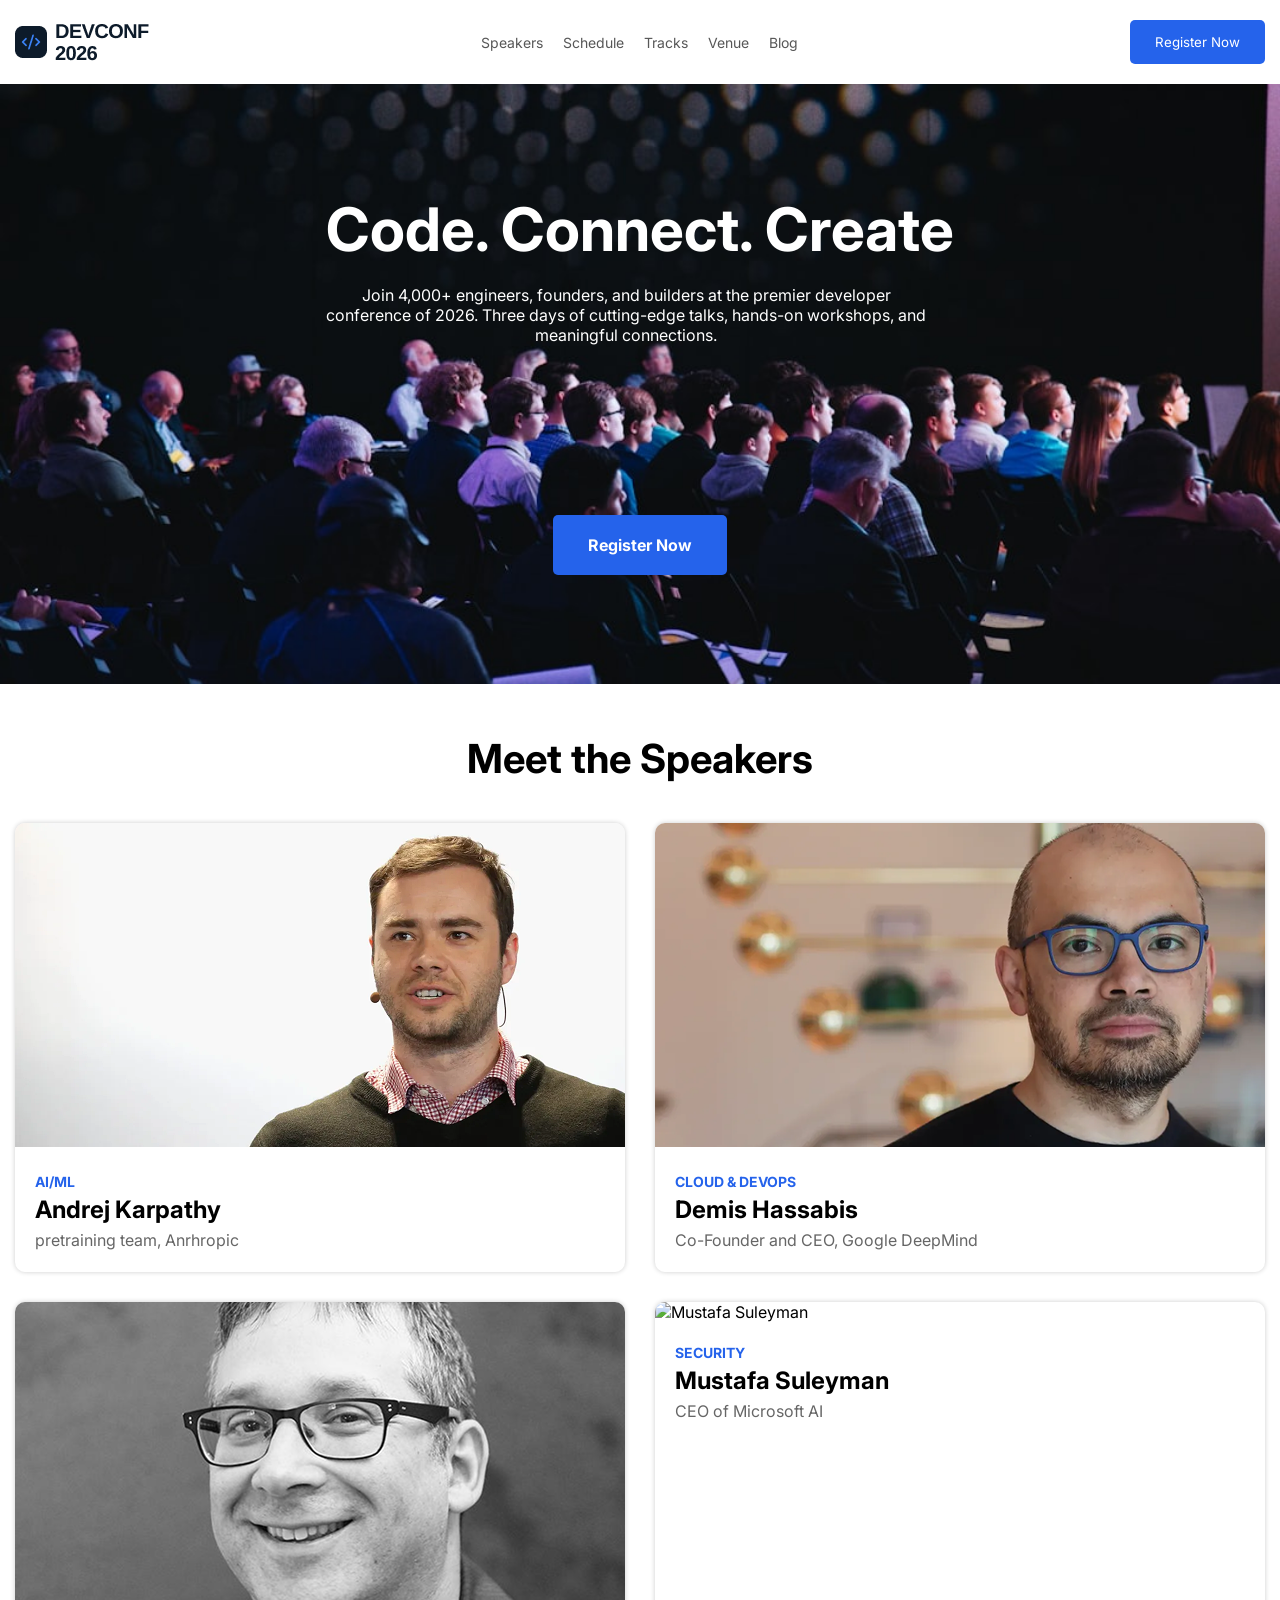
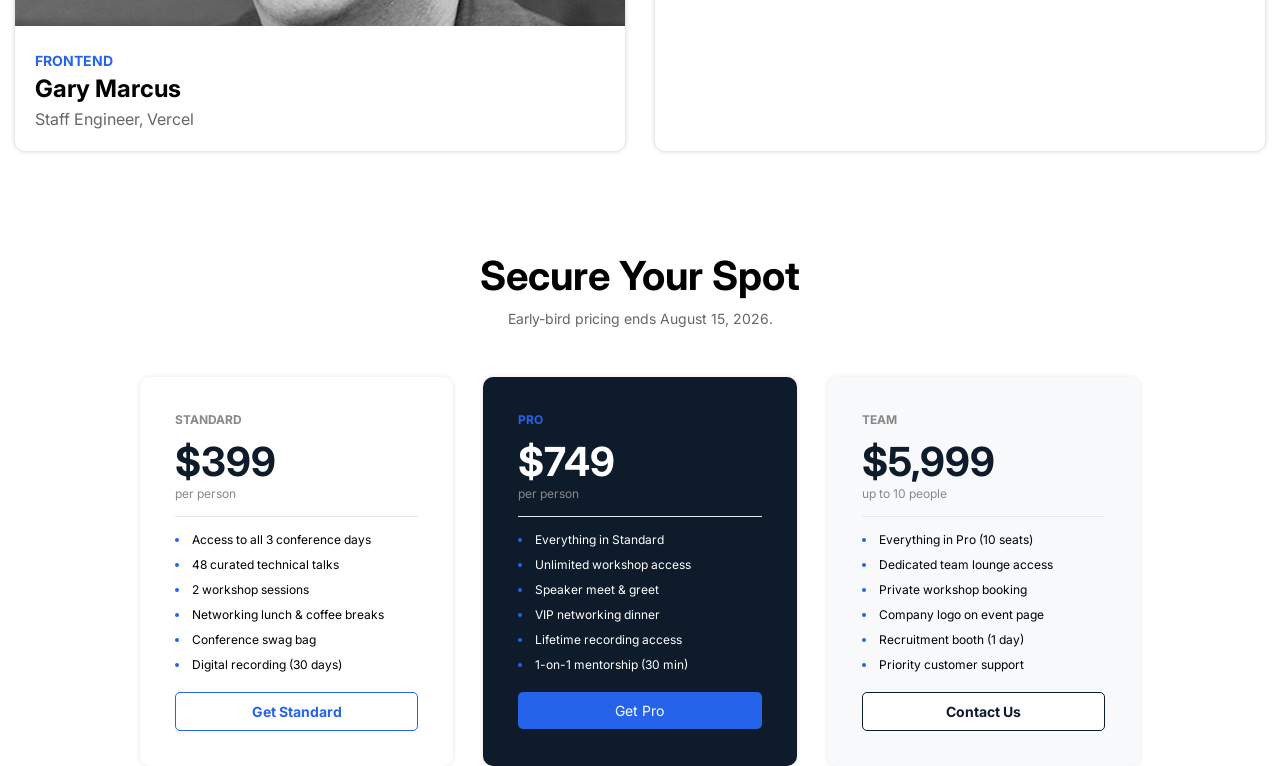
==== index.html @ 6d4ca52d "pricing card done" ====
<!DOCTYPE html>
<html lang="en">

<head>
    <meta charset="UTF-8">
    <meta name="viewport" content="width=device-width, initial-scale=1.0">
    <title>Document</title>

    <link rel="stylesheet" href="./style.css">
    <link rel="stylesheet" href="https://cdnjs.cloudflare.com/ajax/libs/font-awesome/6.5.2/css/all.min.css">

    <!-- google fonts -->
    <link rel="preconnect" href="https://fonts.googleapis.com">
    <link rel="preconnect" href="https://fonts.gstatic.com" crossorigin>
    <link href="https://fonts.googleapis.com/css2?family=Inter:wght@300;400;500;600;700&display=swap" rel="stylesheet">
</head>

<body>

    <header class="container">
        <nav>

            <img src="./images/logo.png">

            <ul>
                <li>Speakers</li>
                <li>Schedule</li>
                <li>Tracks</li>
                <li>Venue</li>
                <li>Blog</li>
            </ul>

            <button class="nav-button">Register Now</button>

        </nav>
    </header>
    <!-- hero section start   -->
    <section class="hero">
        <div class="hero-content">
            <h1>Code. Connect. Create</h1>
            <p>Join 4,000+ engineers, founders, and builders at the premier developer conference of 2026. Three days of
                cutting-edge talks, hands-on workshops, and meaningful connections.</p>
            <button class="hero-button">Register Now</button>
        </div>
    </section>
    <!-- hero section end     -->

    <!-- meet the speakers section start -->
    <section class="speakers container">
        <h2 class="section-two-heading">Meet the Speakers</h2>
        <div class="speakers-container">
            <div class="speakers-card">
                <img src="./images/andrej.png" alt="Andrej Karpathy">
                <div class="speakers-card-text">
                    <h5>AI/ML</h5>
                    <h3>Andrej Karpathy</h3>
                    <p>pretraining team, Anrhropic</p>
                </div>
            </div>
            <div class="speakers-card">
                <img src="./images/demis.png" alt="Demis Hassabis">
                <div class="speakers-card-text">
                    <h5>CLOUD & DEVOPS</h5>
                    <h3>Demis Hassabis</h3>
                    <p>Co-Founder and CEO, Google DeepMind</p>
                </div>
            </div>
            <div class="speakers-card">
                <img src="./images/gary.png" alt="Gary Marcus">

                <div class="speakers-card-text">
                    <h5>FRONTEND</h5>
                    <h3>Gary Marcus</h3>
                    <p>Staff Engineer, Vercel</p>
                </div>
            </div>
            <div class="speakers-card">
                <img src="./images/Mustafa.png" alt="Mustafa Suleyman">
                <div class="speakers-card-text">
                    <h5>SECURITY</h5>
                    <h3>Mustafa Suleyman</h3>
                    <p>CEO of Microsoft AI</p>
                </div>
            </div>
        </div>
    </section>
    <!-- Meet the speakers section end -->

    <!-- Secure Your Spot section start -->
    <section class="spot-container">
        <div class="Secure-your-spot">
            <h1>Secure Your Spot</h1>
            <p>Early-bird pricing ends August 15, 2026.</p>
        </div>
        <!-- pricing cards start -->
        <div class="pricing-container">
            <div class="pricing-card"> 
                <div class="card-head">
                <h6>STANDARD</h6>
                <p class="price">$399</p>
                <p class="head-bottom">per person</p>
                <hr class="card-head-hr">
                </div>
                <ol>
                    <li>Access to all 3 conference days</li>
                    <li>48 curated technical talks</li>
                    <li>2 workshop sessions</li>
                    <li>Networking lunch & coffee breaks</li>
                    <li>Conference swag bag</li>
                    <li>Digital recording (30 days)</li>
                </ol>
                <button class="button-1">Get Standard</button>
            </div>

            <div class="pricing-card design-card">
                <div class="card-head">
                <h6 class="second-card-head-text">PRO</h6>
                <p class="middle-card-price">$749</p>
                <p class="head-bottom">per person</p>
                </div>
                 <hr class="card-head-hr-middle">
                <ol class="second-card-ol">
                    <li>Everything in Standard</li>
                    <li>Unlimited workshop access</li>
                    <li>Speaker meet & greet</li>
                    <li>VIP networking dinner</li>
                    <li>Lifetime recording access</li>
                    <li>1-on-1 mentorship (30 min)</li>    
                </ol>
                <button class="button-2">Get Pro</button>
            </div>

            <div class="pricing-card last-pricing-card">
                 <div class="card-head">
                <h6>TEAM</h6>
                <p class="price">$5,999</p>
                <p class="head-bottom">up to 10 people</p>
                </div>
                 <hr class="card-head-hr">
                <ol>
                    <li>Everything in Pro (10 seats)</li>
                    <li>Dedicated team lounge access</li>
                    <li>Private workshop booking</li>
                    <li>Company logo on event page</li>
                    <li>Recruitment booth (1 day)</li>
                    <li>Priority customer support</li>
                </ol>
                <button class="button-3">Contact Us</button>
            </div>
        </div>
    </section>
    <!-- Secure Your Spot section end -->

</body>

</html>
---- style.css ----
*{
    margin: 0;
    padding: 0;
    font-family: "Inter", sans-serif;
}
.container{
    max-width: 1250px;
    margin: auto;
}

header{
    background-color: #ffffff;
    
    
}

nav{
    display: flex;
    justify-content: space-between;
    font-size: 14px;
    color: #575757;
    margin: auto;
    margin-top: 20px;
    margin-bottom: 20px;

}

ul{
    display: flex;
    justify-content: space-between;
    align-items: center;
    gap: 20px;
    list-style-type: none;
   
 
}

nav .nav-button{
    background-color: #2563EB;
    color: #ffffff;
    padding: 0px 25px;
    border: none;
    border-radius: 5px;
    cursor: pointer;
}

.hero{
    background-image: url('./images/banner.jpg');
    background-size: cover;
    background-position: center;
    height: 600px;
    display: flex;
    justify-content: center;
    align-items: center;
    color: #ffffff;
    text-align: center;
}

.hero-content{
    max-width: 800px;
}
.hero h1{
    font-size: 60px;
    font-weight: bold;
    margin-bottom: 20px;
}
.hero p{
    max-width: 600px;
    font-size: 16px; 
    margin-bottom: 20px;
}
.hero .hero-button{
    background-color:  #2563EB;
    color: #ffffff;
    padding: 20px 35px;
    border: none;
    border-radius: 5px;
    cursor: pointer;
    font-size: 16px;
    font-weight: bold;
    margin-top: 150px;
}

.speakers{
    
    margin-top: 50px;
}
.speakers h2{
    text-align: center;
    color: #000000;
    font-size: 40px;
    margin-bottom: 40px;
}
.speakers-container{
    display: grid;
    grid-template-columns: repeat(2, 1fr);
    gap: 30px;
    margin-bottom: 50px;
}
.speakers-card{
    overflow: hidden;
    border-radius: 10px;
    box-shadow: 0px 0px 5px 0px rgba(0, 0, 0, 0.2);
}
.speakers-card-text{
    padding: 20px;
    line-height: 1.5;
}
.speakers-card-text h3{
    font-size: 24px;
    font-weight: bold;
    
}
.speakers-card-text p{
    font-size: 16px;
    color: #666666;
}
.speakers-card-text h5{
    font-size: 14px;
    font-weight: bold;
    color: #2563EB;
}

/* secure your spot section start */

.spot-container{
    max-width: 1000px;
    margin-top: 150px;
    margin:auto;
    
}
.Secure-your-spot{
    margin-top: 100px;
    text-align: center;
}
.Secure-your-spot h1{
    font-size: 40px;
    font-weight: bold;
    margin-bottom: 10px;
}
.Secure-your-spot p{
    font-size: 14px;
    color: #666666;
    
}
.card-head h6{
    font-size: 12px;
    color: #888888;
    margin-bottom: 10px;
}
.card-head .price{
    font-size: 40px;
    font-weight: bold;
    color: #0D1B2A;    
}
.card-head .middle-card-price{
    font-size: 40px;
    font-weight: bold;
    color: #ffffff;    
}
.card-head p.head-bottom{
    font-size: 12px;
    color: #888888;
}

.card-head-hr{
    width: 100%;
    margin: 15px 0;
    border: none;
    border-top: 1px solid #E5E7EB;
   
}
.card-head-hr-middle{

    width: 100%;
    margin: 15px 0;
    border: none;
    border-top: 1px solid #E5E7EB;
   

}

.pricing-container{
    display: flex;
    justify-content: center;
    align-items: stretch;
    gap: 30px;
}

.pricing-container .pricing-card{
    flex: 1;
    display: flex;
    flex-direction: column;
    margin-top: 50px;
    border-radius: 10px;
    box-shadow: 0px 0px 5px 0px rgba(0, 0, 0, 0.1);
    padding:35px;
}
.pricing-container .last-pricing-card{
    flex: 1;
    display: flex;
    flex-direction: column;
    background-color: #F8F9FB;
    margin-top: 50px;
    border-radius: 10px;
    box-shadow: 0px 0px 5px 0px rgba(0, 0, 0, 0.1);
    padding:35px;
       
}
.design-card{
    background-color: #0D1B2A;
     
}
h6.second-card-head-text{
    color: #2563EB;
}
ol.second-card-ol{
    color: #ffffff;
}
.pricing-container .pricing-card ol{
    list-style-type: disc;
    list-style-position: inside;
   

}
.pricing-container .pricing-card ol li{
    
    font-size: 12px;
    margin-bottom: 10px;
}
.pricing-container .pricing-card ol li::marker{
    color: #2563EB;

}
.button-1{
    font-size: 14px;
    font-weight: bold;
    background-color: #ffffff;
    width: 100%;
    padding: 10px 25%;
    margin-top: 10px;
    border:1px solid #2563EB;
    border-radius: 5px;
    color: #2563EB;
    cursor: pointer;

}

.button-2{
    font-size: 14px;
    width: 100%;
    padding: 10px 25%;
    margin-top: 10px;
    border-radius: 5px;
    background-color: #2563EB;
    color: #ffffff;
    border: none;
    cursor: pointer;

}
.button-3{
    font-size: 14px;
    font-weight: bold;
    background-color: #ffffff;
    width: 100%;
    padding: 10px 25%;
    margin-top: 10px;
    border: 1px solid #0D1B2A;
    border-radius: 5px;
    color: #0D1B2A;
    cursor: pointer;

}
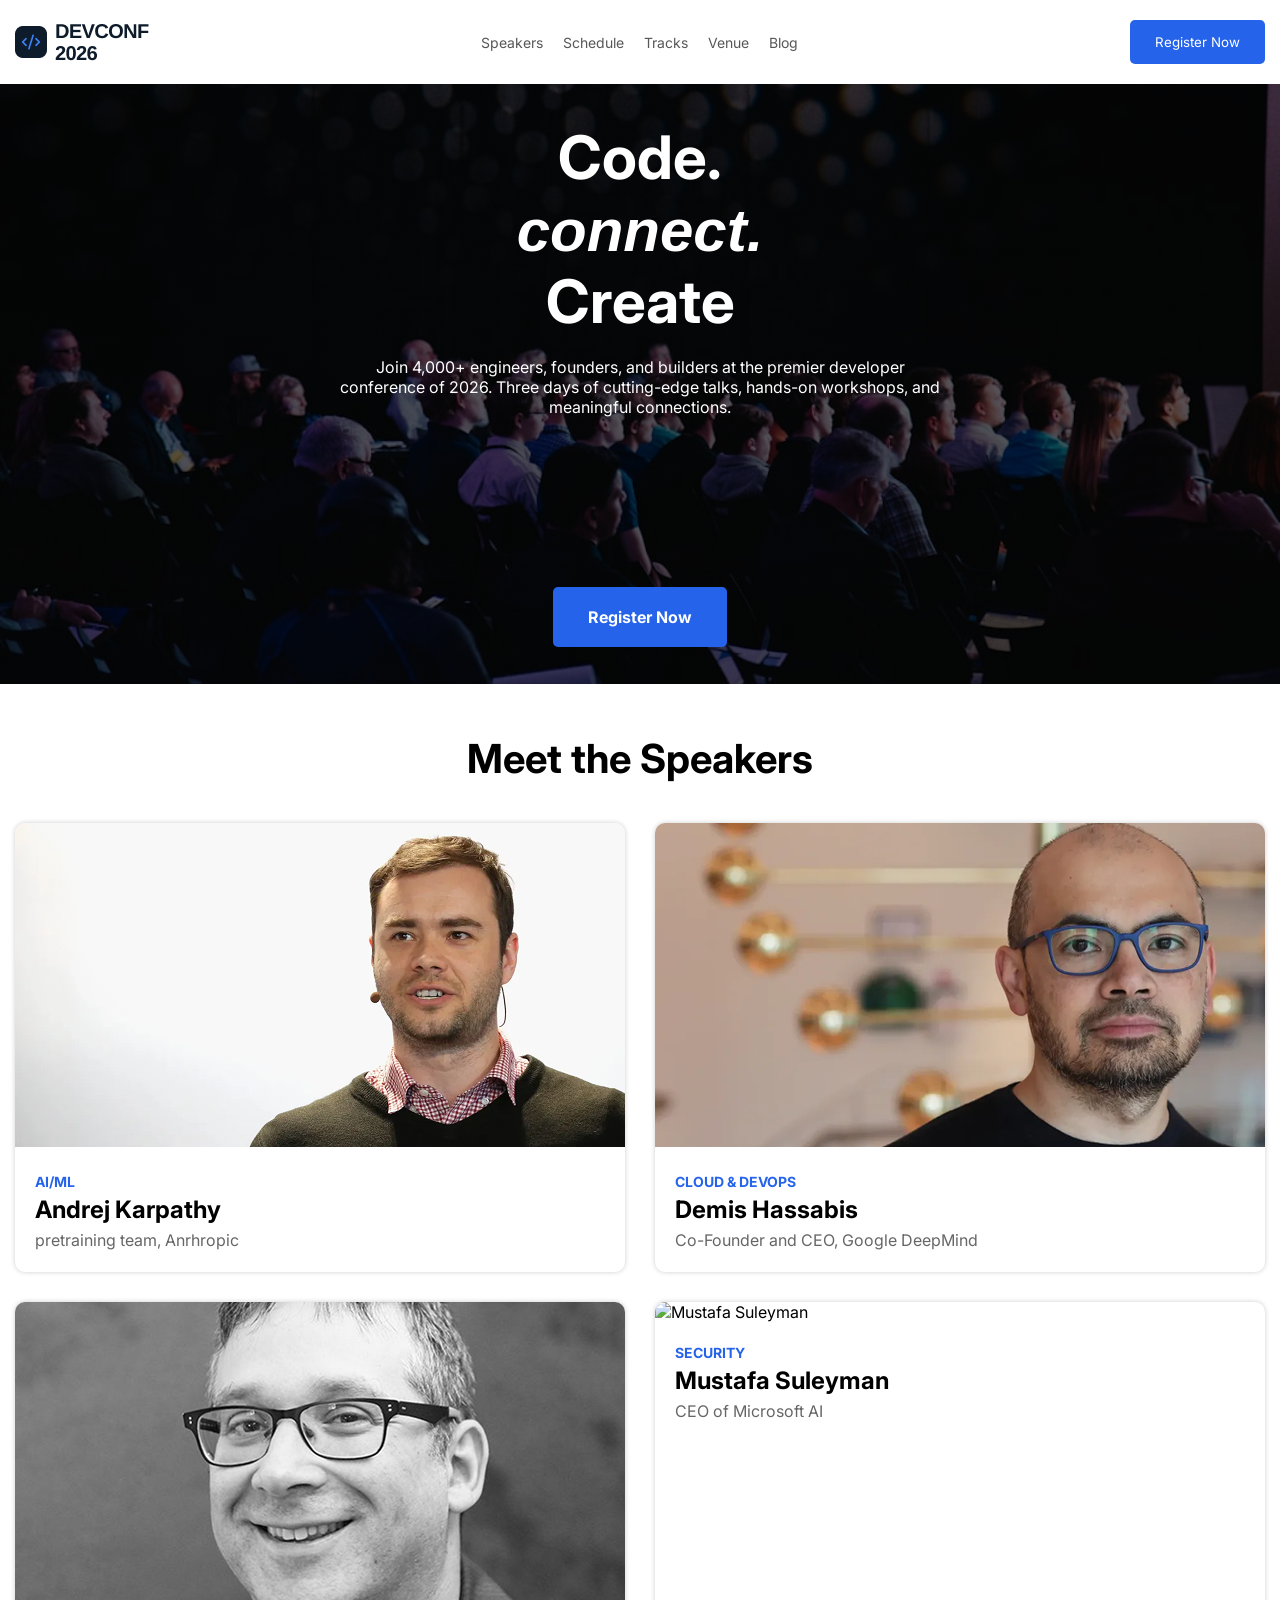
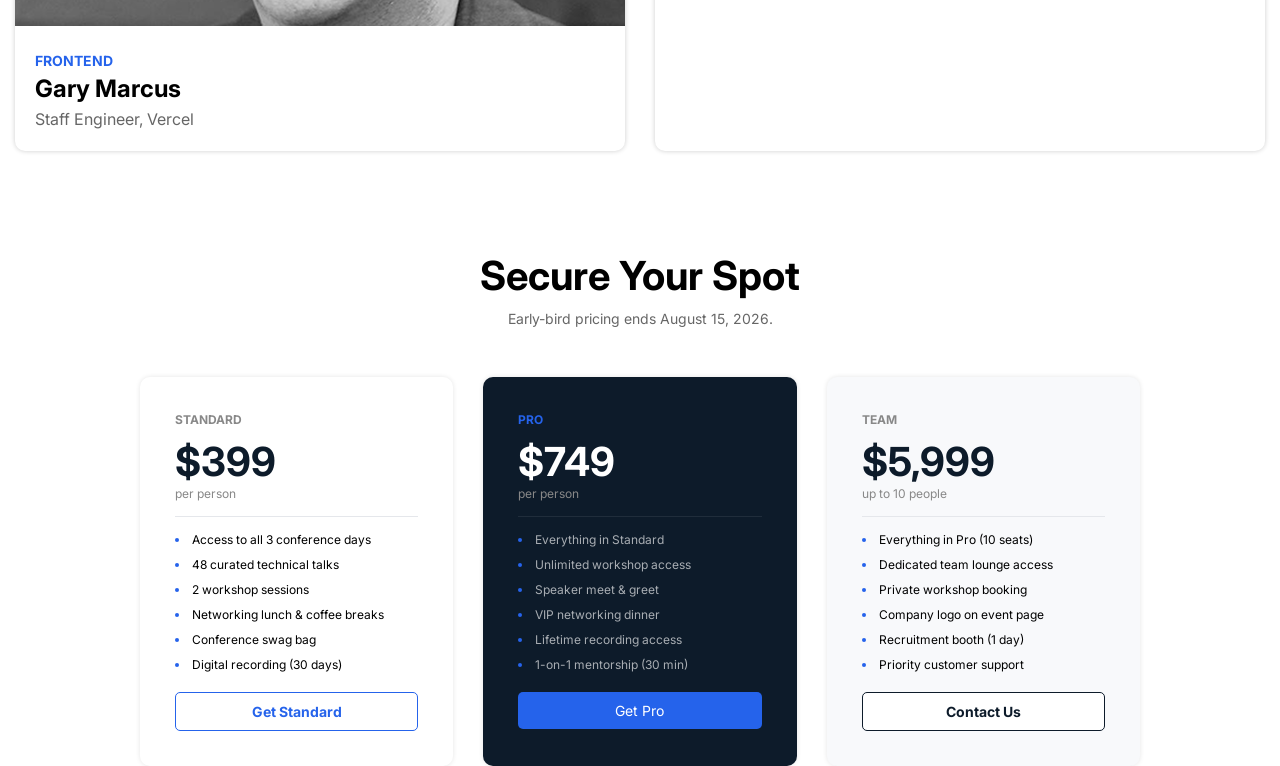
==== commit ba1e6fc4: "Project Previwe" ====
--- a/index.html
+++ b/index.html
@@ -37,7 +37,7 @@
     <!-- hero section start   -->
     <section class="hero">
         <div class="hero-content">
-            <h1>Code. Connect. Create</h1>
+            <h1>Code. <br> <em>connect.</em><br> Create</h1>
             <p>Join 4,000+ engineers, founders, and builders at the premier developer conference of 2026. Three days of
                 cutting-edge talks, hands-on workshops, and meaningful connections.</p>
             <button class="hero-button">Register Now</button>
@@ -117,7 +117,7 @@
                 <h6 class="second-card-head-text">PRO</h6>
                 <p class="middle-card-price">$749</p>
                 <p class="head-bottom">per person</p>
-                </div>
+                </div> 
                  <hr class="card-head-hr-middle">
                 <ol class="second-card-ol">
                     <li>Everything in Standard</li>
--- a/style.css
+++ b/style.css
@@ -45,7 +45,7 @@
 }
 
 .hero{
-    background-image: url('./images/banner.jpg');
+    background-image:linear-gradient(rgba(0,0,0,0.65), rgba(0,0,0,0.65)), url('./images/banner.jpg');
     background-size: cover;
     background-position: center;
     height: 600px;
@@ -164,21 +164,16 @@
 }
 
 .card-head-hr{
-    width: 100%;
     margin: 15px 0;
     border: none;
     border-top: 1px solid #E5E7EB;
-   
 }
 .card-head-hr-middle{
-
-    width: 100%;
     margin: 15px 0;
     border: none;
-    border-top: 1px solid #E5E7EB;
-   
-
-}
+    border-top: 1px solid #ffffff14;
+}
+
 
 .pricing-container{
     display: flex;
@@ -195,6 +190,7 @@
     border-radius: 10px;
     box-shadow: 0px 0px 5px 0px rgba(0, 0, 0, 0.1);
     padding:35px;
+    
 }
 .pricing-container .last-pricing-card{
     flex: 1;
@@ -215,7 +211,7 @@
     color: #2563EB;
 }
 ol.second-card-ol{
-    color: #ffffff;
+    color: #ffffffa4;
 }
 .pricing-container .pricing-card ol{
     list-style-type: disc;
@@ -272,3 +268,8 @@
 
 }
 
+/* Footer section start */
+
+
+
+/* Footer section end */
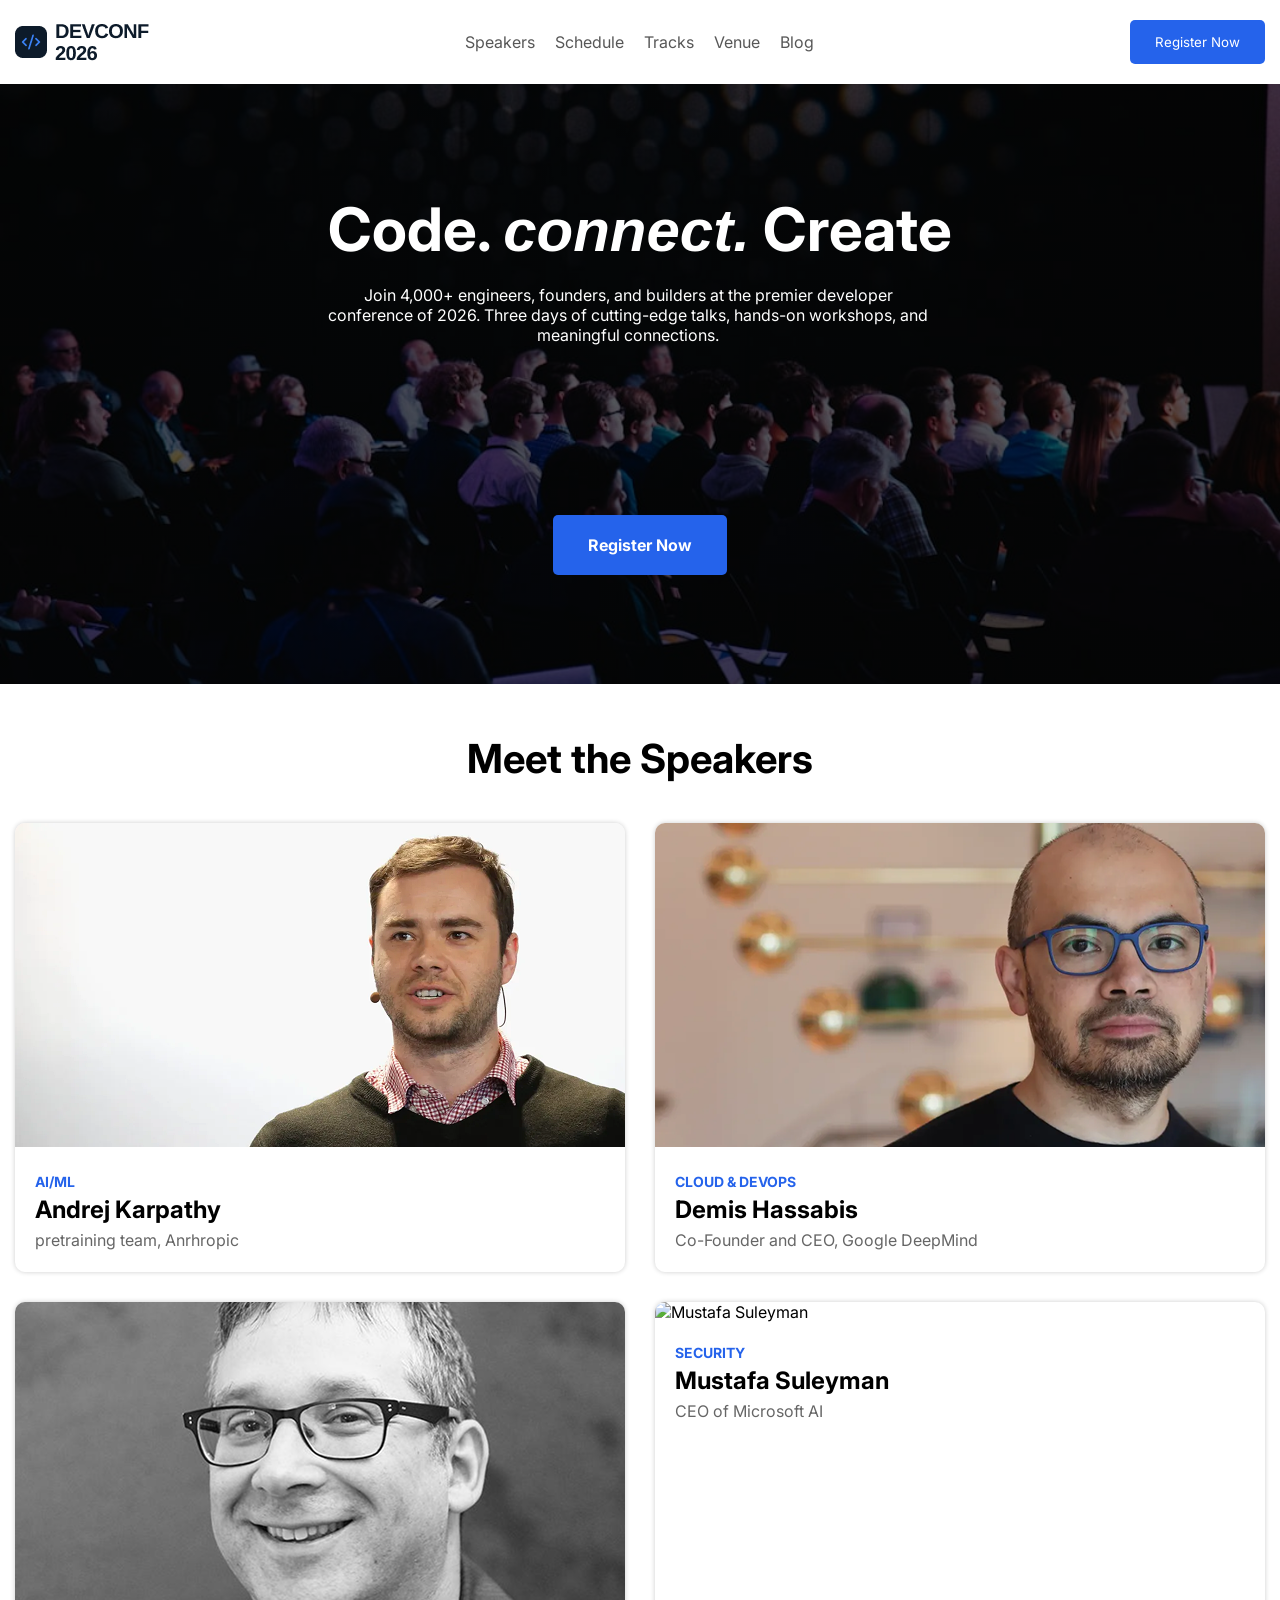
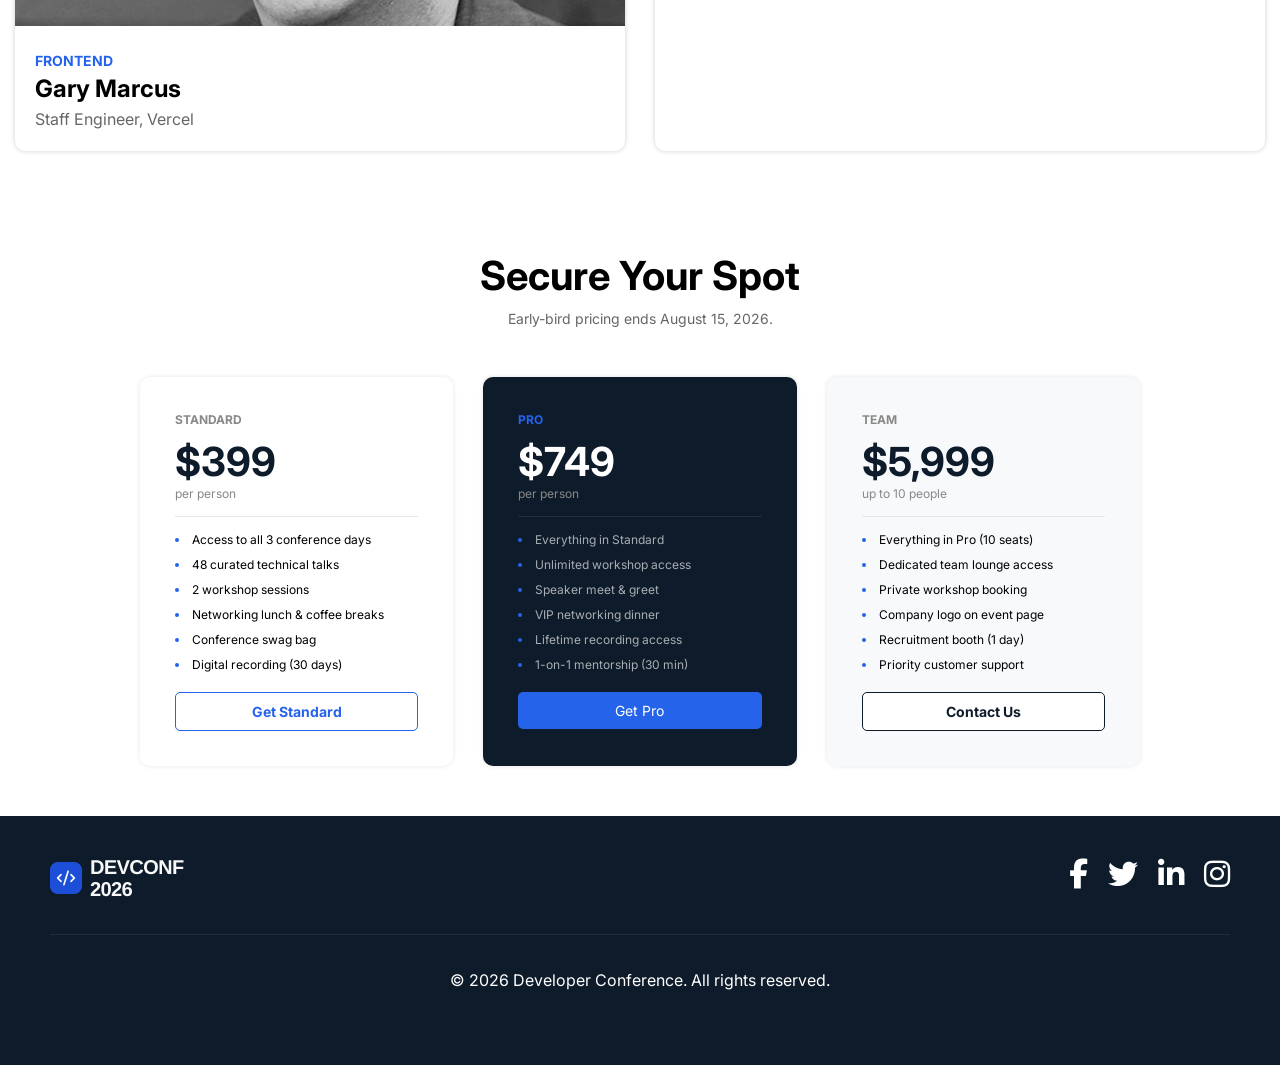
==== commit b77935b5: "Footer done" ====
--- a/index.html
+++ b/index.html
@@ -37,7 +37,7 @@
     <!-- hero section start   -->
     <section class="hero">
         <div class="hero-content">
-            <h1>Code. <br> <em>connect.</em><br> Create</h1>
+            <h1>Code. <em>connect.</em> Create</h1>
             <p>Join 4,000+ engineers, founders, and builders at the premier developer conference of 2026. Three days of
                 cutting-edge talks, hands-on workshops, and meaningful connections.</p>
             <button class="hero-button">Register Now</button>
@@ -94,12 +94,12 @@
         </div>
         <!-- pricing cards start -->
         <div class="pricing-container">
-            <div class="pricing-card"> 
+            <div class="pricing-card">
                 <div class="card-head">
-                <h6>STANDARD</h6>
-                <p class="price">$399</p>
-                <p class="head-bottom">per person</p>
-                <hr class="card-head-hr">
+                    <h6>STANDARD</h6>
+                    <p class="price">$399</p>
+                    <p class="head-bottom">per person</p>
+                    <hr class="card-head-hr">
                 </div>
                 <ol>
                     <li>Access to all 3 conference days</li>
@@ -114,29 +114,29 @@
 
             <div class="pricing-card design-card">
                 <div class="card-head">
-                <h6 class="second-card-head-text">PRO</h6>
-                <p class="middle-card-price">$749</p>
-                <p class="head-bottom">per person</p>
-                </div> 
-                 <hr class="card-head-hr-middle">
+                    <h6 class="second-card-head-text">PRO</h6>
+                    <p class="middle-card-price">$749</p>
+                    <p class="head-bottom">per person</p>
+                </div>
+                <hr class="card-head-hr-middle">
                 <ol class="second-card-ol">
                     <li>Everything in Standard</li>
                     <li>Unlimited workshop access</li>
                     <li>Speaker meet & greet</li>
                     <li>VIP networking dinner</li>
                     <li>Lifetime recording access</li>
-                    <li>1-on-1 mentorship (30 min)</li>    
+                    <li>1-on-1 mentorship (30 min)</li>
                 </ol>
                 <button class="button-2">Get Pro</button>
             </div>
 
             <div class="pricing-card last-pricing-card">
-                 <div class="card-head">
-                <h6>TEAM</h6>
-                <p class="price">$5,999</p>
-                <p class="head-bottom">up to 10 people</p>
+                <div class="card-head">
+                    <h6>TEAM</h6>
+                    <p class="price">$5,999</p>
+                    <p class="head-bottom">up to 10 people</p>
                 </div>
-                 <hr class="card-head-hr">
+                <hr class="card-head-hr">
                 <ol>
                     <li>Everything in Pro (10 seats)</li>
                     <li>Dedicated team lounge access</li>
@@ -151,6 +151,34 @@
     </section>
     <!-- Secure Your Spot section end -->
 
+    <!-- Placeholder section_AI challenge start -->
+    <!-- <section class="ai-challenge">
+        <div class="ai-challenge-content">
+            <h1>AI Challenge</h1>
+            <p>Participate in our AI challenge and showcase your skills to win exciting prizes and recognition.</p>
+            <button class="ai-button">Learn More</button>
+        </div> -->
+        <!-- Placeholder section_AI challenge end   -->
+
+    <!-- Footer section start -->
+    <footer class="footer">
+        <div class="footer-content ">
+            <div class="footer-logo">
+                <img src="./images/footer-logo.png">
+            </div>
+           
+            <div class="footer-icons">
+                <a href="#"><i class="fab fa-facebook-f"></i></a>
+                <a href="#"><i class="fab fa-twitter"></i></a>
+                <a href="#"><i class="fab fa-linkedin-in"></i></a>
+                <a href="#"><i class="fab fa-instagram"></i></a>
+            </div>
+        </div>
+        <hr class="footer-hr ">
+        <p class="footer-text ">&copy; 2026 Developer Conference. All rights reserved.</p>
+
+    </footer>
+    <!-- Footer section end --> 
 </body>
 
 </html>
--- a/style.css
+++ b/style.css
@@ -17,7 +17,7 @@
 nav{
     display: flex;
     justify-content: space-between;
-    font-size: 14px;
+    font-size: 16px;
     color: #575757;
     margin: auto;
     margin-top: 20px;
@@ -43,6 +43,7 @@
     border-radius: 5px;
     cursor: pointer;
 }
+/*  */
 
 .hero{
     background-image:linear-gradient(rgba(0,0,0,0.65), rgba(0,0,0,0.65)), url('./images/banner.jpg');
@@ -120,7 +121,7 @@
     font-weight: bold;
     color: #2563EB;
 }
-
+/*  */
 /* secure your spot section start */
 
 .spot-container{
@@ -267,9 +268,41 @@
     cursor: pointer;
 
 }
+/* secure your spot end */
 
 /* Footer section start */
 
-
-
+.footer{
+    background-color: #0D1B2A;
+    color: #ffffff;
+    margin-top: 50px;
+    padding: 25px 50px;
+}
+.footer-content{
+    display: flex;
+    justify-content: space-between;
+    padding: 15px 0;
+}
+
+.footer-icons{
+    display: flex;
+    gap: 20px;
+}
+
+.footer-icons a{
+    font-size: 30px;
+    color: #ffffff;
+}
+.footer-hr{
+    width: 100%;
+    margin: 15px 0;
+    border: none;
+    border-top: 1px solid #ffffff14;
+}
+.footer-text{
+    margin-top: 35px;
+    margin-bottom: 50px;
+    font-size: 16px;
+    text-align: center;
+}
 /* Footer section end */
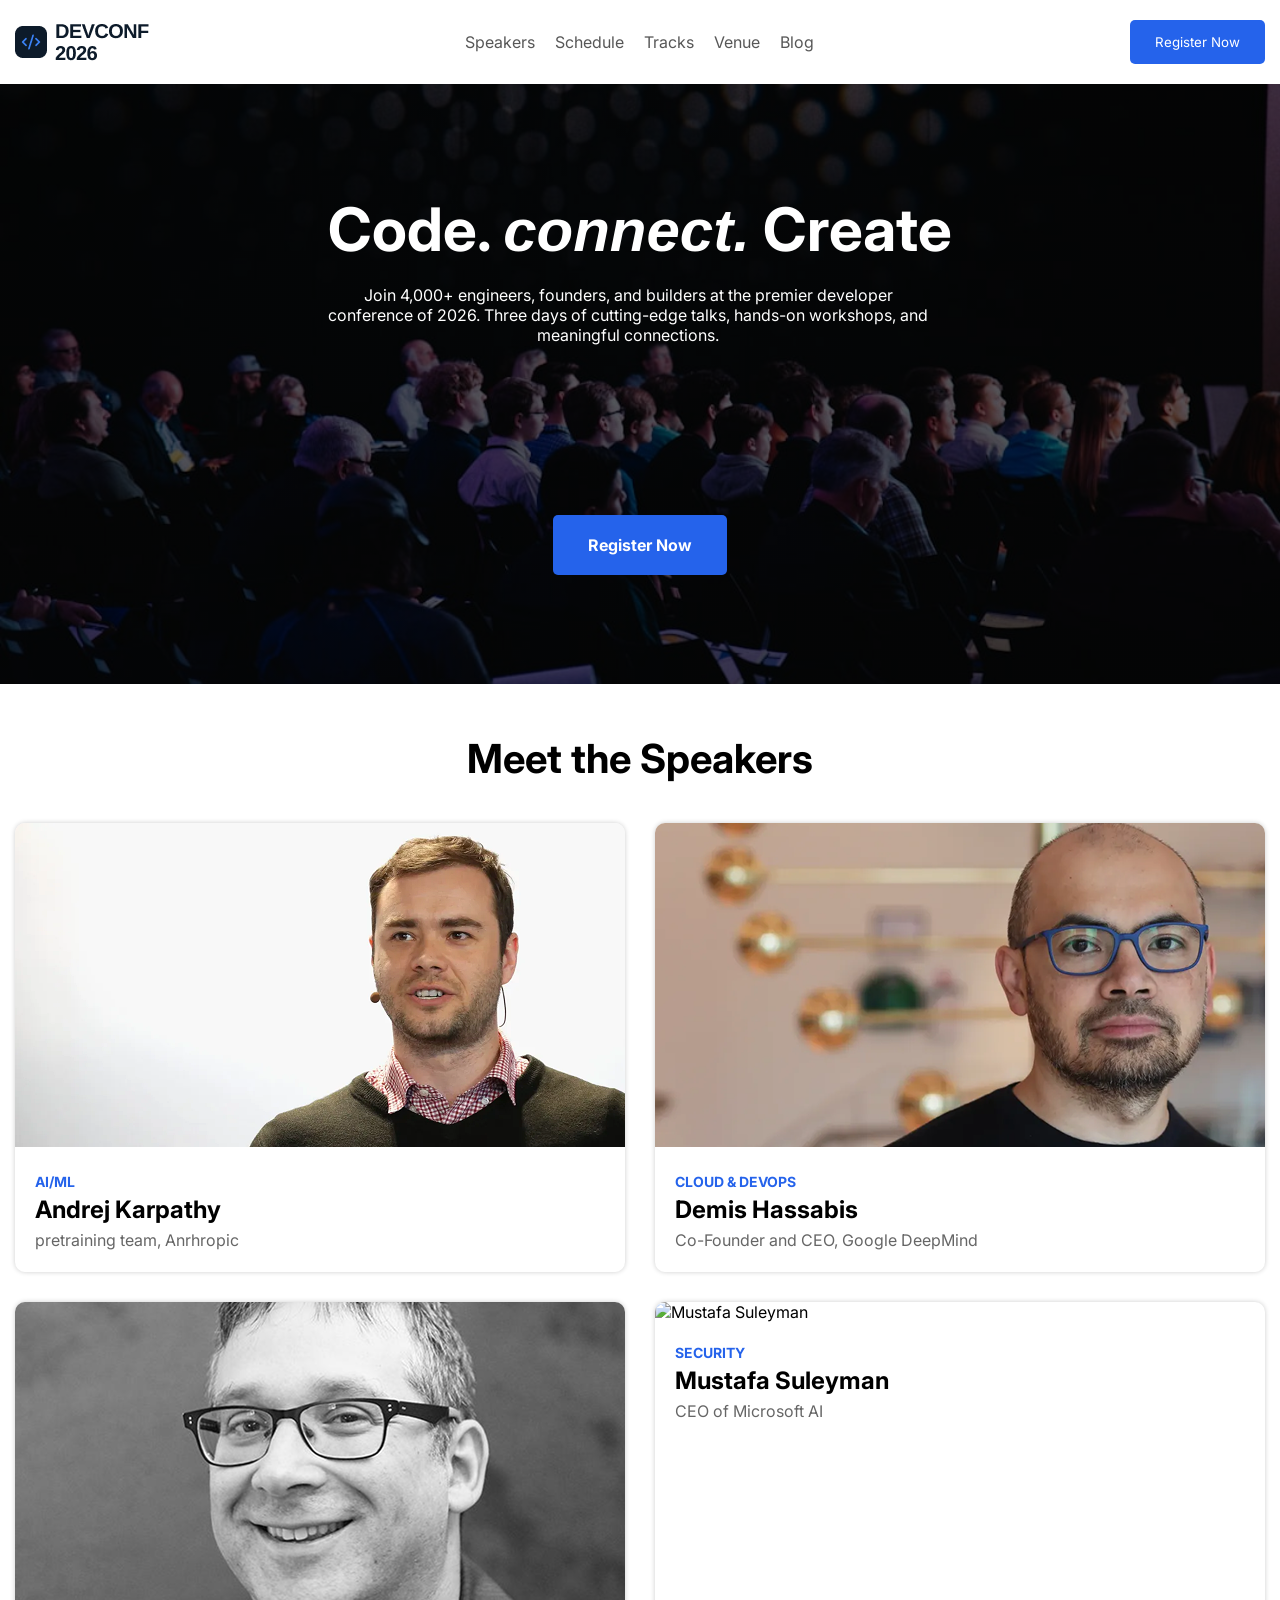
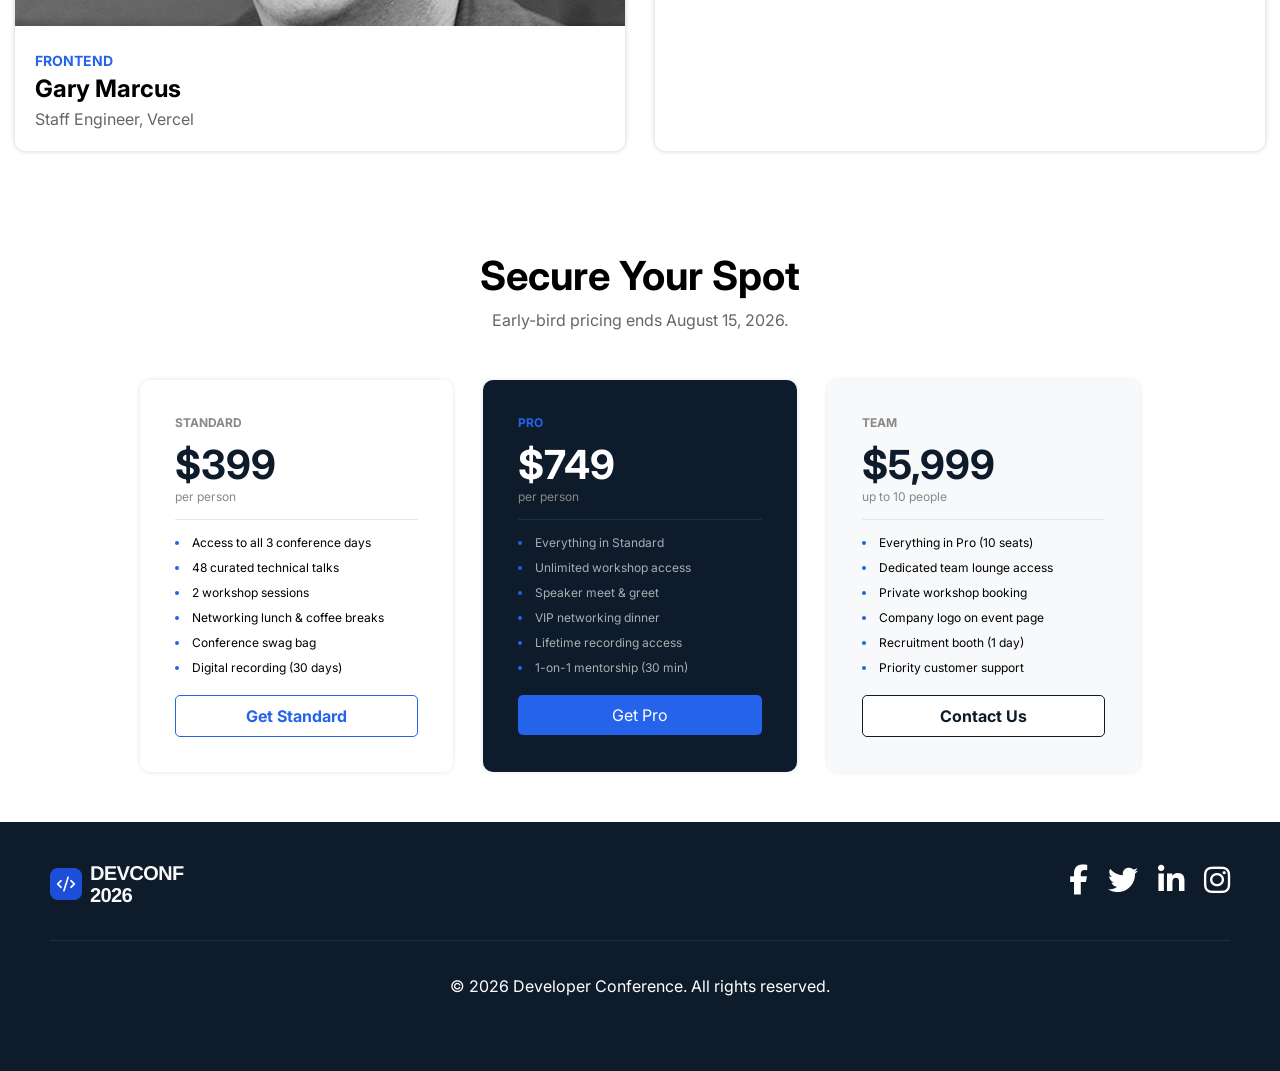
==== commit eaabac79: "Footer done" ====
--- a/index.html
+++ b/index.html
@@ -7,6 +7,7 @@
     <title>Document</title>
 
     <link rel="stylesheet" href="./style.css">
+    <!--font-awesome -->
     <link rel="stylesheet" href="https://cdnjs.cloudflare.com/ajax/libs/font-awesome/6.5.2/css/all.min.css">
 
     <!-- google fonts -->
@@ -60,6 +61,7 @@
             <div class="speakers-card">
                 <img src="./images/demis.png" alt="Demis Hassabis">
                 <div class="speakers-card-text">
+
                     <h5>CLOUD & DEVOPS</h5>
                     <h3>Demis Hassabis</h3>
                     <p>Co-Founder and CEO, Google DeepMind</p>
@@ -76,6 +78,7 @@
             </div>
             <div class="speakers-card">
                 <img src="./images/Mustafa.png" alt="Mustafa Suleyman">
+
                 <div class="speakers-card-text">
                     <h5>SECURITY</h5>
                     <h3>Mustafa Suleyman</h3>
@@ -158,7 +161,7 @@
             <p>Participate in our AI challenge and showcase your skills to win exciting prizes and recognition.</p>
             <button class="ai-button">Learn More</button>
         </div> -->
-        <!-- Placeholder section_AI challenge end   -->
+    <!-- Placeholder section_AI challenge end   -->
 
     <!-- Footer section start -->
     <footer class="footer">
@@ -166,7 +169,7 @@
             <div class="footer-logo">
                 <img src="./images/footer-logo.png">
             </div>
-           
+
             <div class="footer-icons">
                 <a href="#"><i class="fab fa-facebook-f"></i></a>
                 <a href="#"><i class="fab fa-twitter"></i></a>
@@ -178,7 +181,7 @@
         <p class="footer-text ">&copy; 2026 Developer Conference. All rights reserved.</p>
 
     </footer>
-    <!-- Footer section end --> 
+    <!-- Footer section end -->
 </body>
 
 </html>
--- a/style.css
+++ b/style.css
@@ -82,6 +82,7 @@
     margin-top: 150px;
 }
 
+/*meet the speakers start*/
 .speakers{
     
     margin-top: 50px;
@@ -121,7 +122,9 @@
     font-weight: bold;
     color: #2563EB;
 }
-/*  */
+
+ /*meet the speakers end*/
+
 /* secure your spot section start */
 
 .spot-container{
@@ -140,7 +143,7 @@
     margin-bottom: 10px;
 }
 .Secure-your-spot p{
-    font-size: 14px;
+    font-size: 16px;
     color: #666666;
     
 }
@@ -174,7 +177,6 @@
     border: none;
     border-top: 1px solid #ffffff14;
 }
-
 
 .pricing-container{
     display: flex;
@@ -216,9 +218,7 @@
 }
 .pricing-container .pricing-card ol{
     list-style-type: disc;
-    list-style-position: inside;
-   
-
+    list-style-position: inside;   
 }
 .pricing-container .pricing-card ol li{
     
@@ -230,7 +230,7 @@
 
 }
 .button-1{
-    font-size: 14px;
+    font-size: 16px;
     font-weight: bold;
     background-color: #ffffff;
     width: 100%;
@@ -244,7 +244,7 @@
 }
 
 .button-2{
-    font-size: 14px;
+    font-size: 16px;
     width: 100%;
     padding: 10px 25%;
     margin-top: 10px;
@@ -256,7 +256,7 @@
 
 }
 .button-3{
-    font-size: 14px;
+    font-size: 16px;
     font-weight: bold;
     background-color: #ffffff;
     width: 100%;
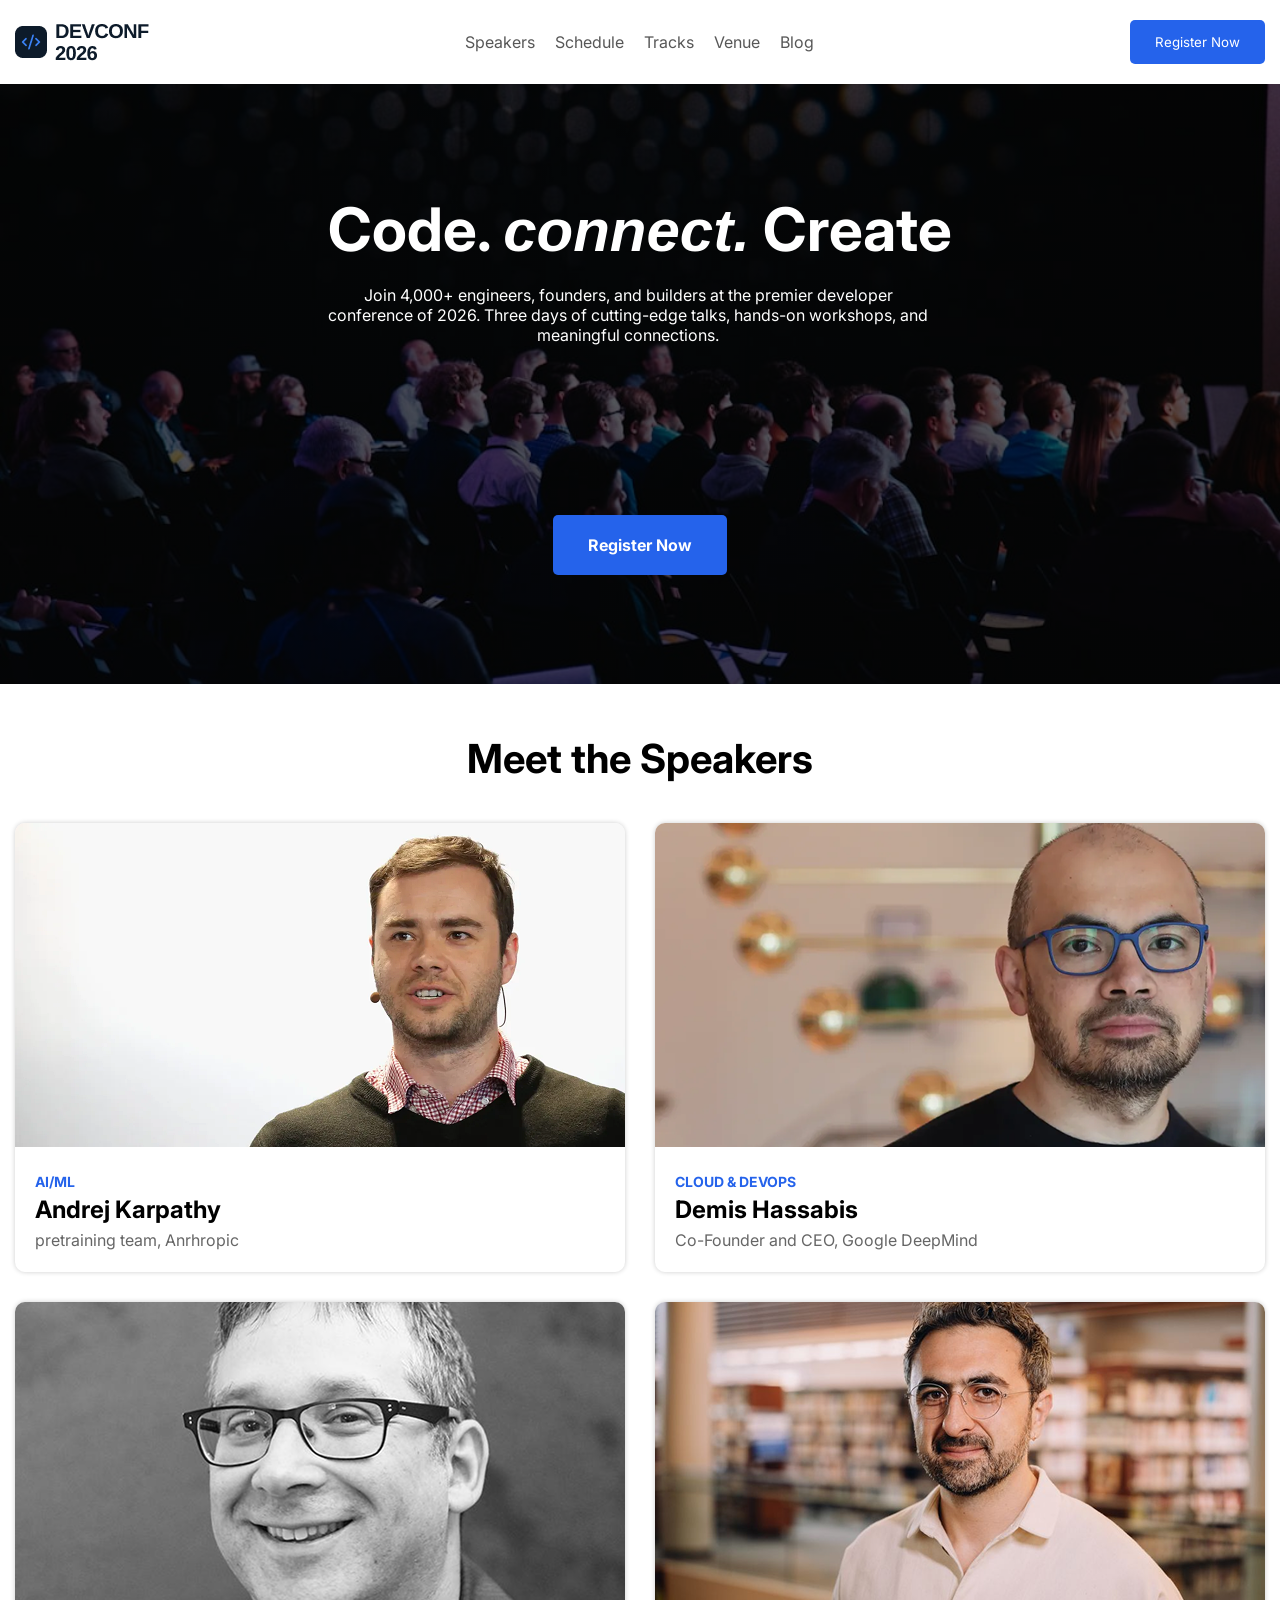
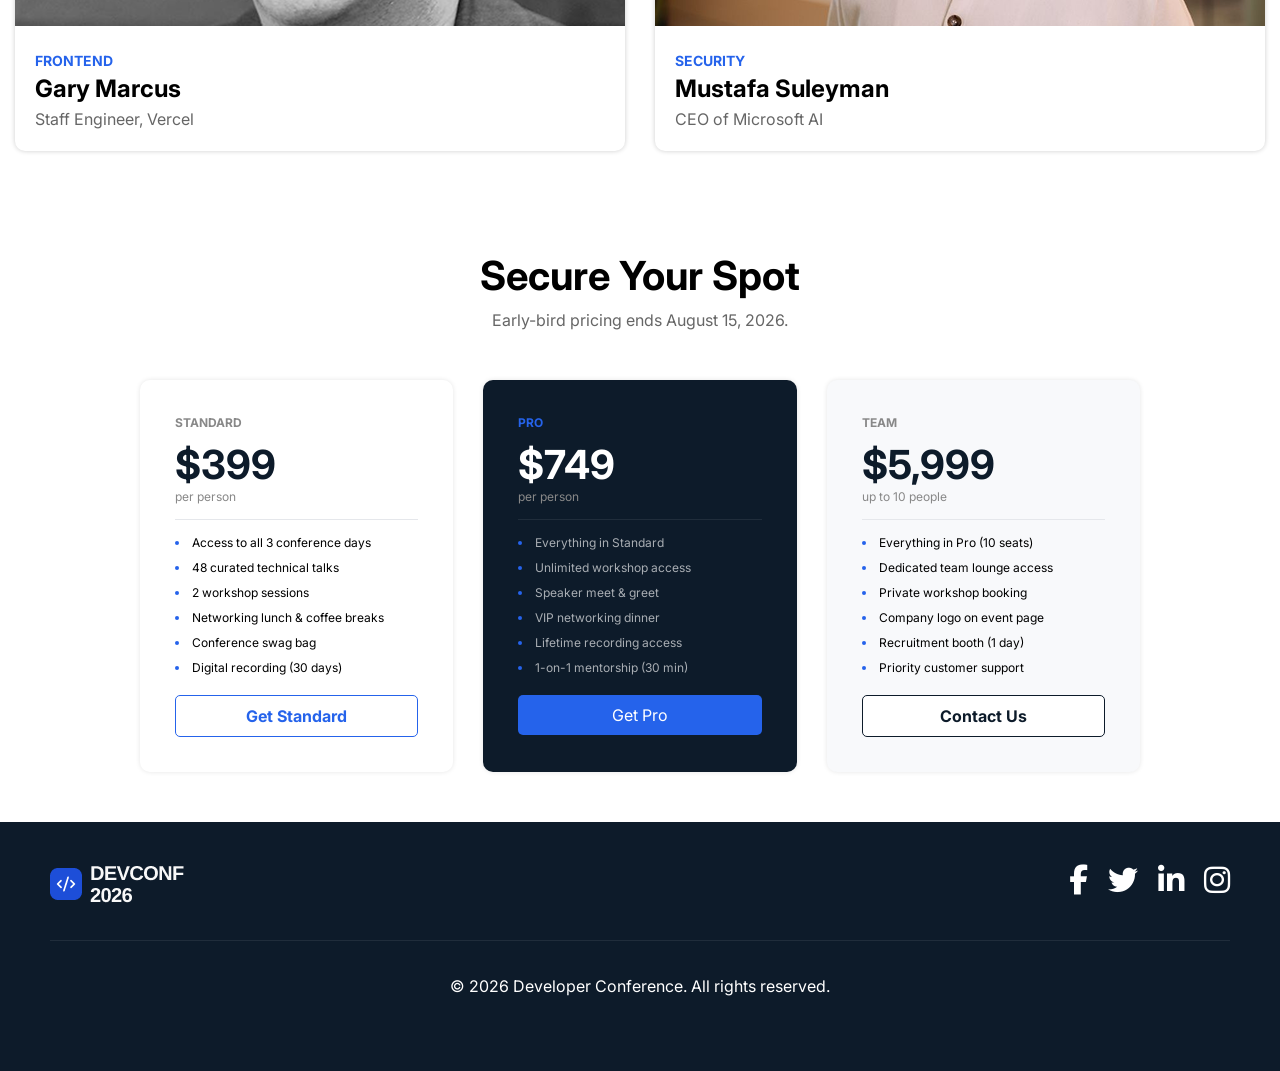
==== commit c0fd2ddb: "Footer done" ====
--- a/index.html
+++ b/index.html
@@ -77,7 +77,7 @@
                 </div>
             </div>
             <div class="speakers-card">
-                <img src="./images/Mustafa.png" alt="Mustafa Suleyman">
+                <img src="./images/mustafa.png"  atl="Mustafa">
 
                 <div class="speakers-card-text">
                     <h5>SECURITY</h5>
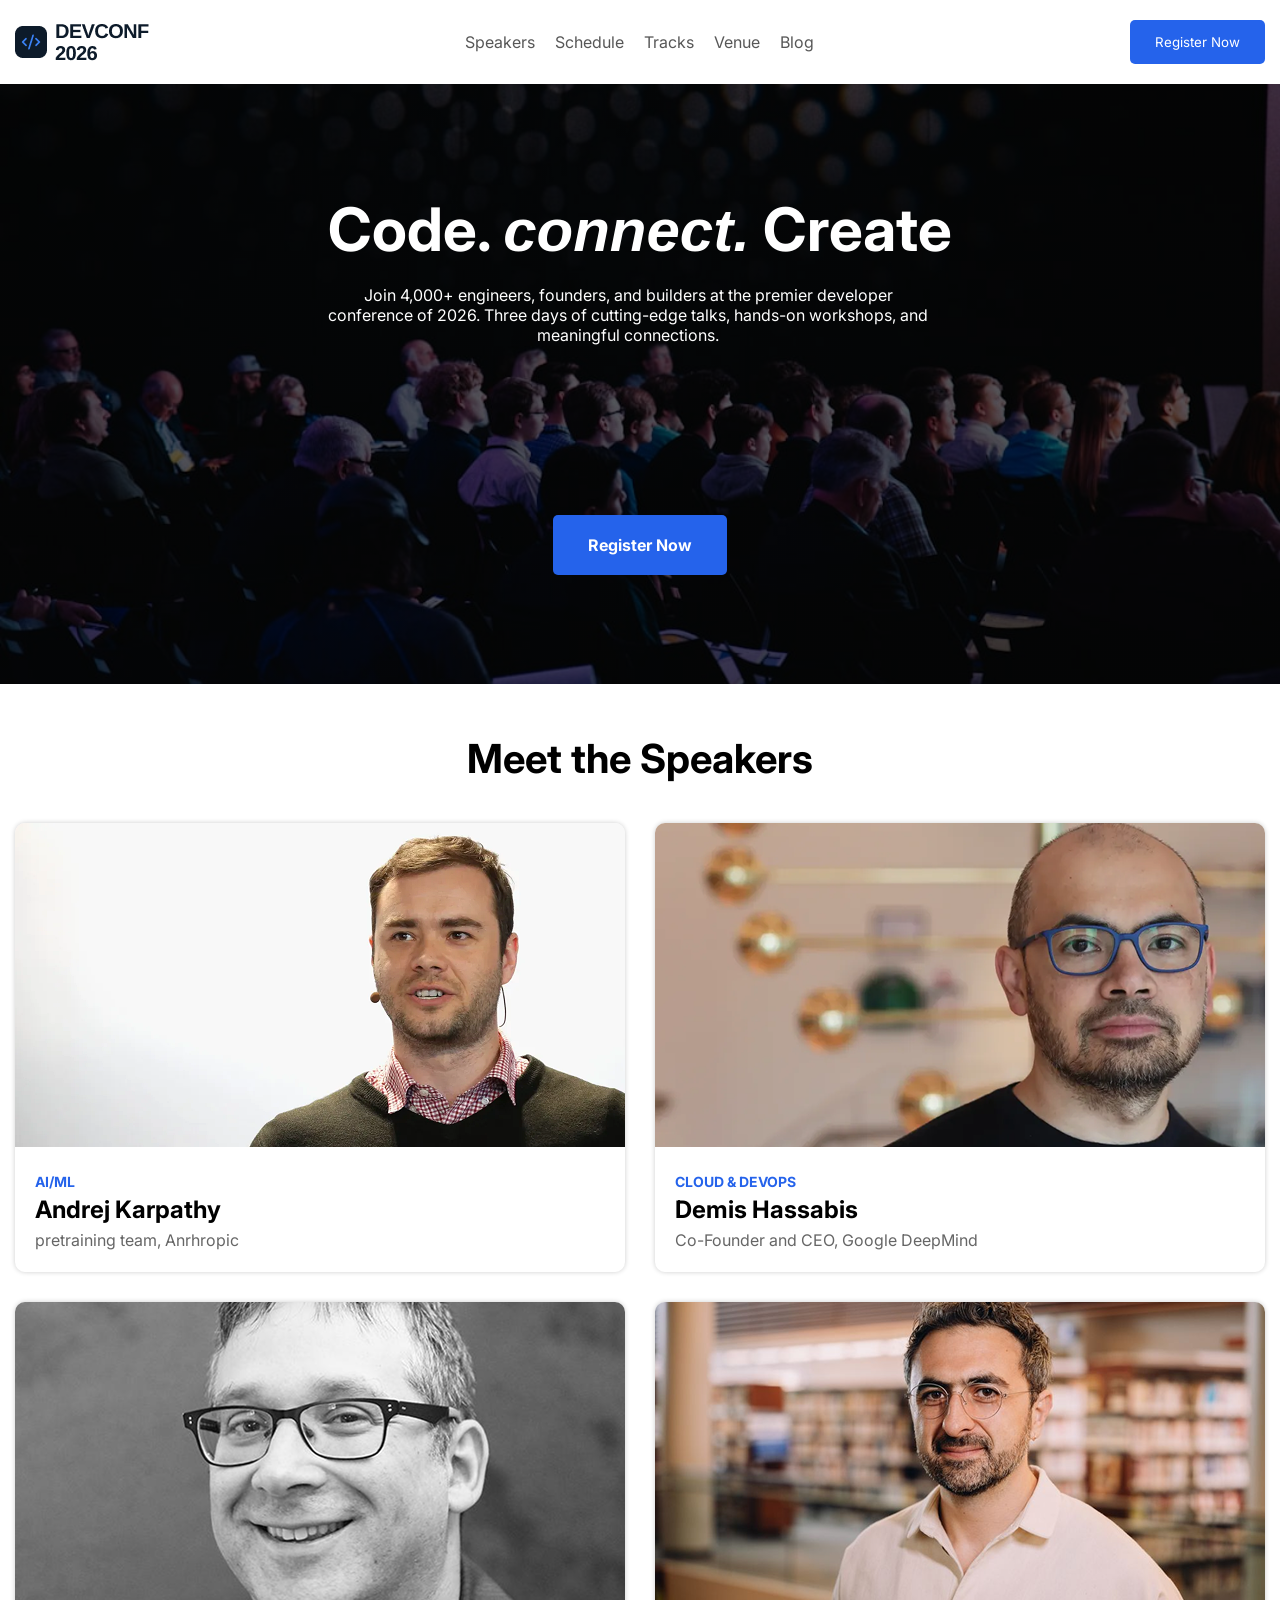
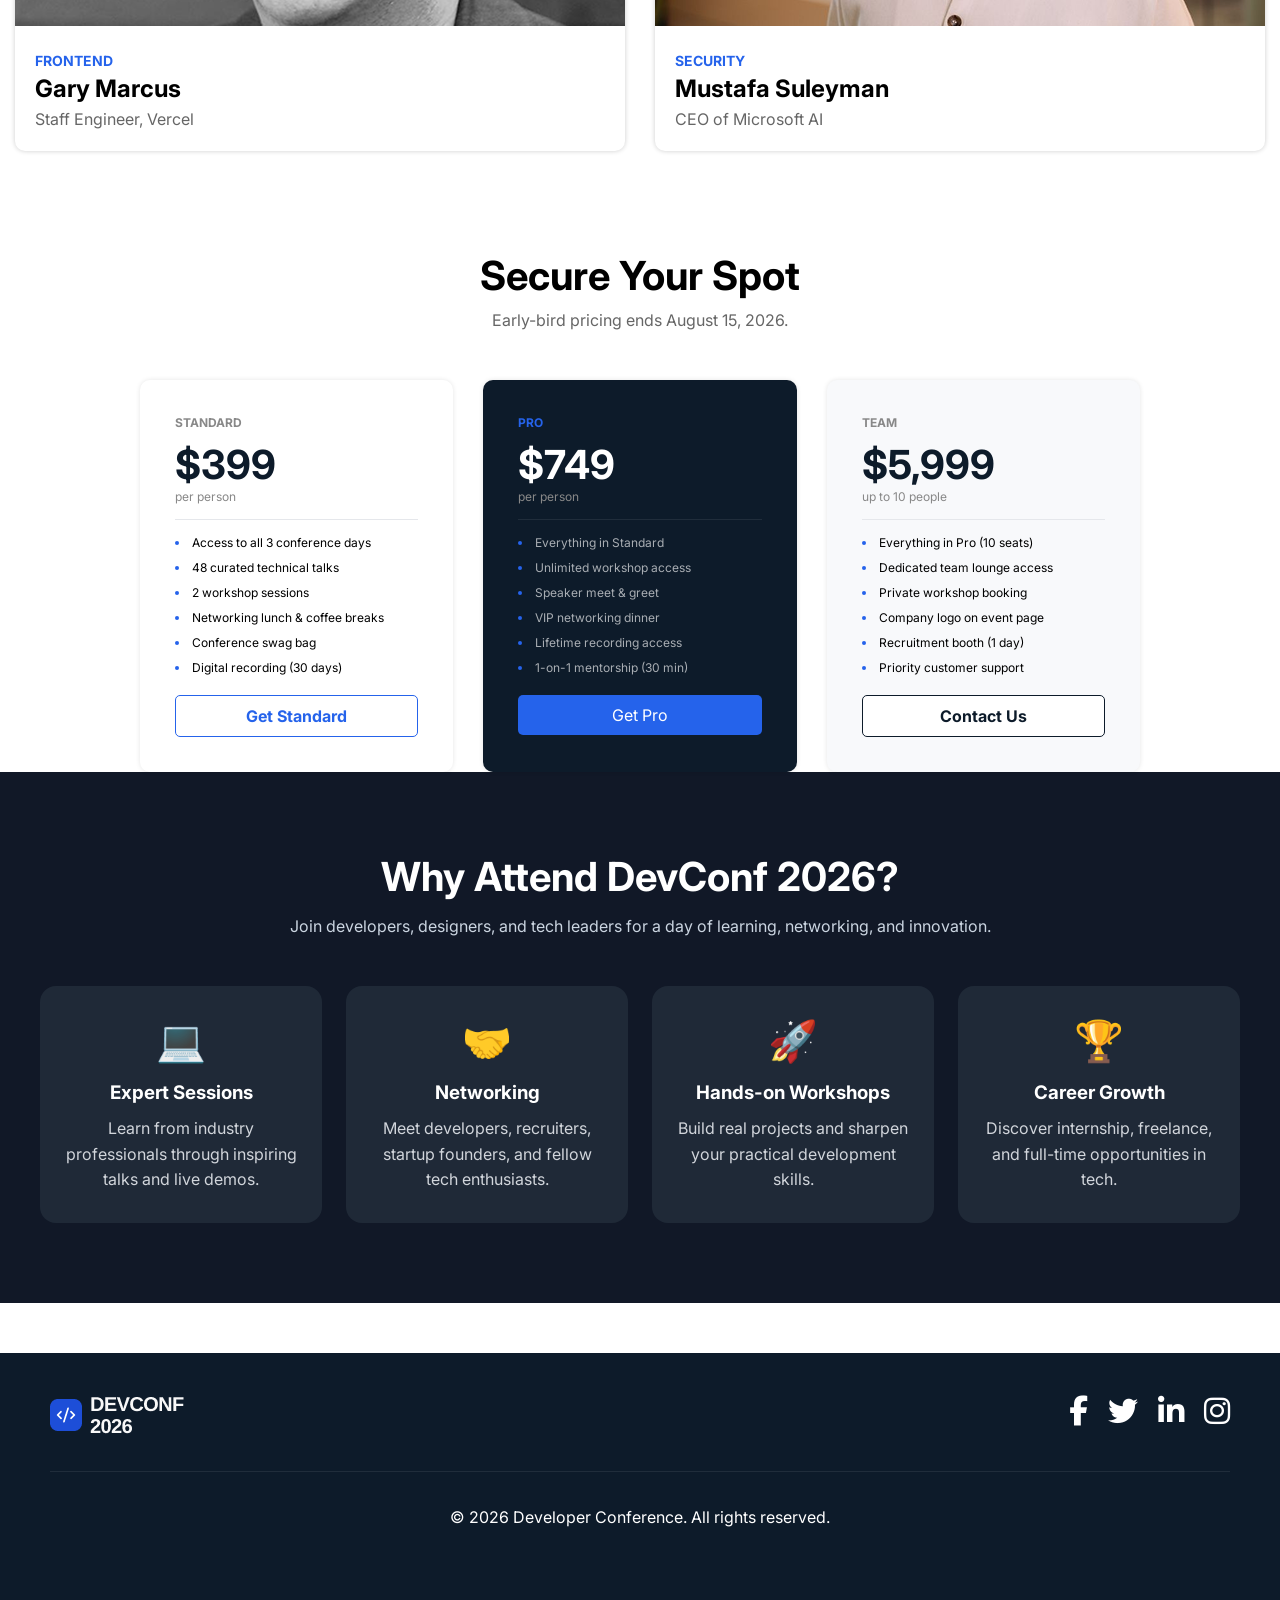
==== commit e819d28c: "AI challenge section" ====
--- a/index.html
+++ b/index.html
@@ -77,7 +77,7 @@
                 </div>
             </div>
             <div class="speakers-card">
-                <img src="./images/mustafa.png"  atl="Mustafa">
+                <img src="./images/mustafa.png" alt="Mustafa Suleyman">
 
                 <div class="speakers-card-text">
                     <h5>SECURITY</h5>
@@ -152,15 +152,43 @@
             </div>
         </div>
     </section>
+
     <!-- Secure Your Spot section end -->
 
-    <!-- Placeholder section_AI challenge start -->
-    <!-- <section class="ai-challenge">
-        <div class="ai-challenge-content">
-            <h1>AI Challenge</h1>
-            <p>Participate in our AI challenge and showcase your skills to win exciting prizes and recognition.</p>
-            <button class="ai-button">Learn More</button>
-        </div> -->
+    <!-- Placeholder section_AI challenge Start  -->
+    <section class="why-attend container">
+  <div class="container">
+    <h2>Why Attend DevConf 2026?</h2>
+    <p>Join developers, designers, and tech leaders for a day of learning, networking, and innovation.</p>
+
+    <div class="features">
+      <div class="feature-card">
+        <div class="icon">💻</div>
+        <h3>Expert Sessions</h3>
+        <p>Learn from industry professionals through inspiring talks and live demos.</p>
+      </div>
+
+      <div class="feature-card">
+        <div class="icon">🤝</div>
+        <h3>Networking</h3>
+        <p>Meet developers, recruiters, startup founders, and fellow tech enthusiasts.</p>
+      </div>
+
+      <div class="feature-card">
+        <div class="icon">🚀</div>
+        <h3>Hands-on Workshops</h3>
+        <p>Build real projects and sharpen your practical development skills.</p>
+      </div>
+
+      <div class="feature-card">
+        <div class="icon">🏆</div>
+        <h3>Career Growth</h3>
+        <p>Discover internship, freelance, and full-time opportunities in tech.</p>
+      </div>
+    </div>
+  </div>
+</section>
+    
     <!-- Placeholder section_AI challenge end   -->
 
     <!-- Footer section start -->
--- a/style.css
+++ b/style.css
@@ -270,8 +270,64 @@
 }
 /* secure your spot end */
 
+/* Placeholder section_AI challenge start */
+.why-attend {
+  padding: 80px 20px;
+  background: #111827;
+  color: #fff;
+}
+
+.why-attend .container {
+  max-width: 1200px;
+  margin: 0 auto;
+  text-align: center;
+}
+
+.why-attend h2 {
+  font-size: 2.5rem;
+  margin-bottom: 15px;
+}
+
+.why-attend p {
+  color: #cbd5e1;
+  margin-bottom: 50px;
+}
+
+.features {
+  display: grid;
+  grid-template-columns: repeat(auto-fit, minmax(240px, 1fr));
+  gap: 24px;
+}
+
+.feature-card {
+  background: #1f2937;
+  padding: 30px 24px;
+  border-radius: 16px;
+  transition: transform 0.3s ease, box-shadow 0.3s ease;
+}
+
+.feature-card:hover {
+  transform: translateY(-8px);
+  box-shadow: 0 12px 24px rgba(0, 0, 0, 0.25);
+}
+
+.icon {
+  font-size: 2.5rem;
+  margin-bottom: 16px;
+}
+
+.feature-card h3 {
+  margin-bottom: 12px;
+}
+
+.feature-card p {
+  margin: 0;
+  color: #d1d5db;
+  line-height: 1.6;
+}
+/* Placeholder section_AI challenge end */
+
 /* Footer section start */
-
 .footer{
     background-color: #0D1B2A;
     color: #ffffff;
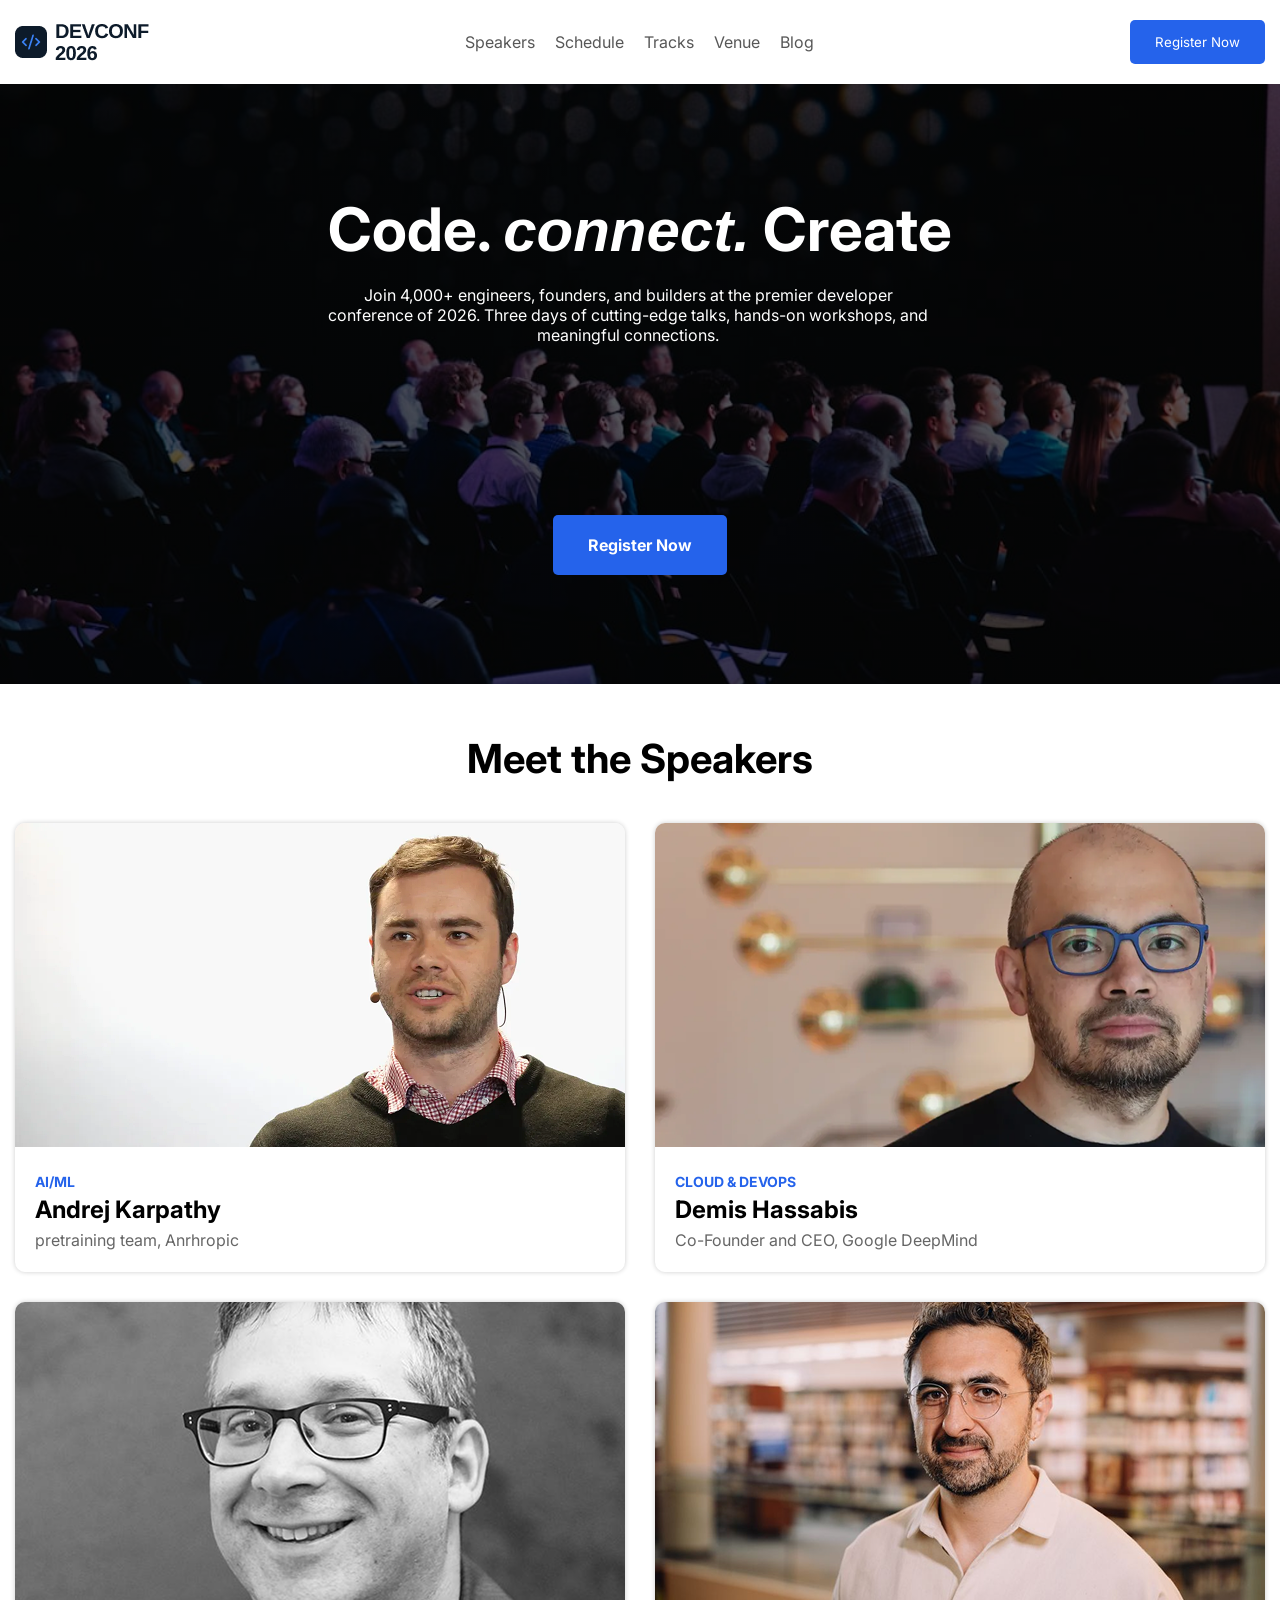
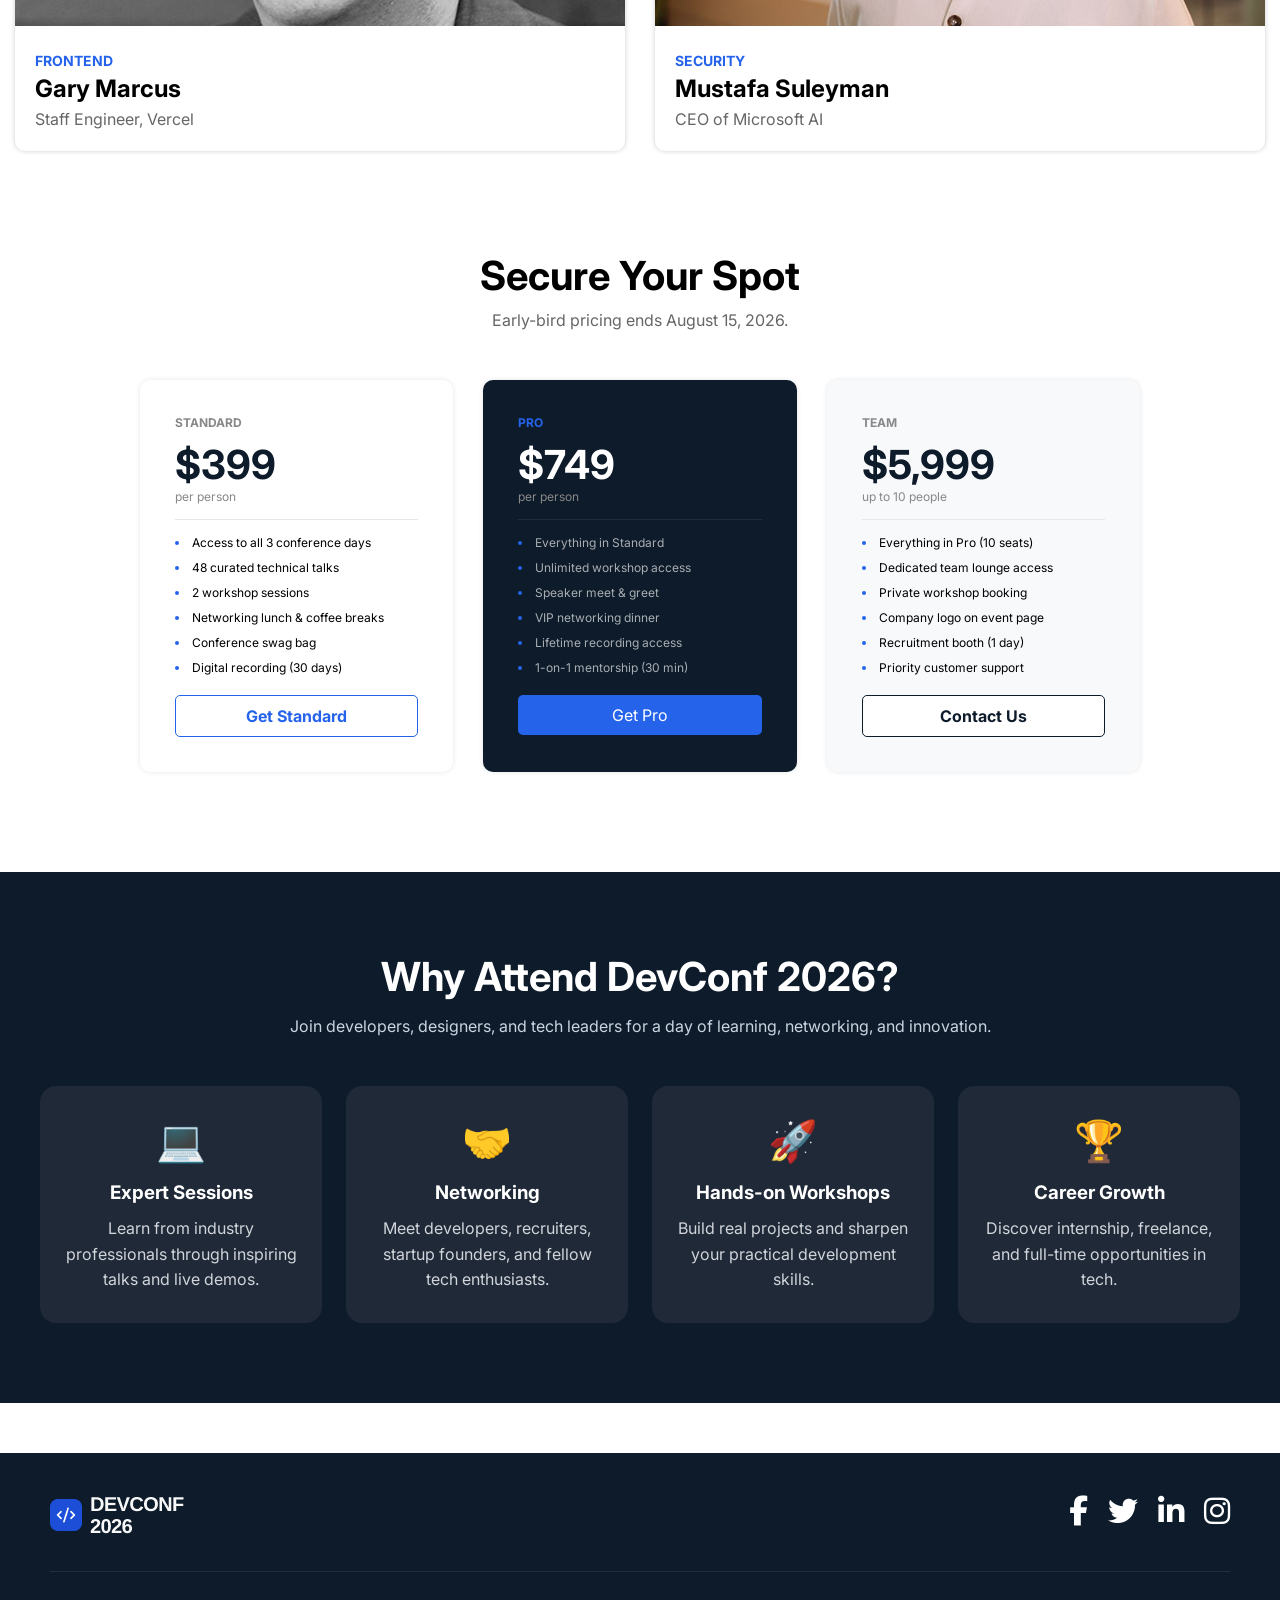
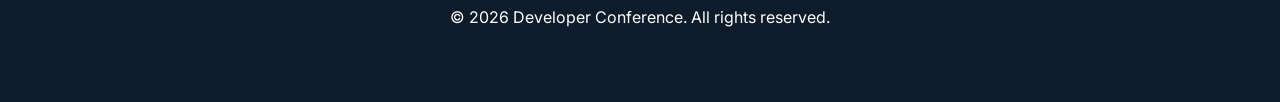
==== commit 33143192: "Add AI Prompt" ====
--- a/index.html
+++ b/index.html
@@ -156,39 +156,41 @@
     <!-- Secure Your Spot section end -->
 
     <!-- Placeholder section_AI challenge Start  -->
+
     <section class="why-attend container">
-  <div class="container">
-    <h2>Why Attend DevConf 2026?</h2>
-    <p>Join developers, designers, and tech leaders for a day of learning, networking, and innovation.</p>
-
-    <div class="features">
-      <div class="feature-card">
-        <div class="icon">💻</div>
-        <h3>Expert Sessions</h3>
-        <p>Learn from industry professionals through inspiring talks and live demos.</p>
-      </div>
-
-      <div class="feature-card">
-        <div class="icon">🤝</div>
-        <h3>Networking</h3>
-        <p>Meet developers, recruiters, startup founders, and fellow tech enthusiasts.</p>
-      </div>
-
-      <div class="feature-card">
-        <div class="icon">🚀</div>
-        <h3>Hands-on Workshops</h3>
-        <p>Build real projects and sharpen your practical development skills.</p>
-      </div>
-
-      <div class="feature-card">
-        <div class="icon">🏆</div>
-        <h3>Career Growth</h3>
-        <p>Discover internship, freelance, and full-time opportunities in tech.</p>
-      </div>
-    </div>
-  </div>
-</section>
-    
+
+        <div class="container">
+            <h2>Why Attend DevConf 2026?</h2>
+            <p>Join developers, designers, and tech leaders for a day of learning, networking, and innovation.</p>
+
+            <div class="features">
+                <div class="feature-card">
+                    <div class="icon">💻</div>
+                    <h3>Expert Sessions</h3>
+                    <p>Learn from industry professionals through inspiring talks and live demos.</p>
+                </div>
+
+                <div class="feature-card">
+                    <div class="icon">🤝</div>
+                    <h3>Networking</h3>
+                    <p>Meet developers, recruiters, startup founders, and fellow tech enthusiasts.</p>
+                </div>
+
+                <div class="feature-card">
+                    <div class="icon">🚀</div>
+                    <h3>Hands-on Workshops</h3>
+                    <p>Build real projects and sharpen your practical development skills.</p>
+                </div>
+
+                <div class="feature-card">
+                    <div class="icon">🏆</div>
+                    <h3>Career Growth</h3>
+                    <p>Discover internship, freelance, and full-time opportunities in tech.</p>
+                </div>
+            </div>
+        </div>
+    </section>
+
     <!-- Placeholder section_AI challenge end   -->
 
     <!-- Footer section start -->
--- a/style.css
+++ b/style.css
@@ -271,9 +271,11 @@
 /* secure your spot end */
 
 /* Placeholder section_AI challenge start */
+
 .why-attend {
+    margin-top: 100px;
   padding: 80px 20px;
-  background: #111827;
+  background: #0D1B2A;
   color: #fff;
 }
 
@@ -306,11 +308,6 @@
   transition: transform 0.3s ease, box-shadow 0.3s ease;
 }
 
-.feature-card:hover {
-  transform: translateY(-8px);
-  box-shadow: 0 12px 24px rgba(0, 0, 0, 0.25);
-}
-
 .icon {
   font-size: 2.5rem;
   margin-bottom: 16px;
